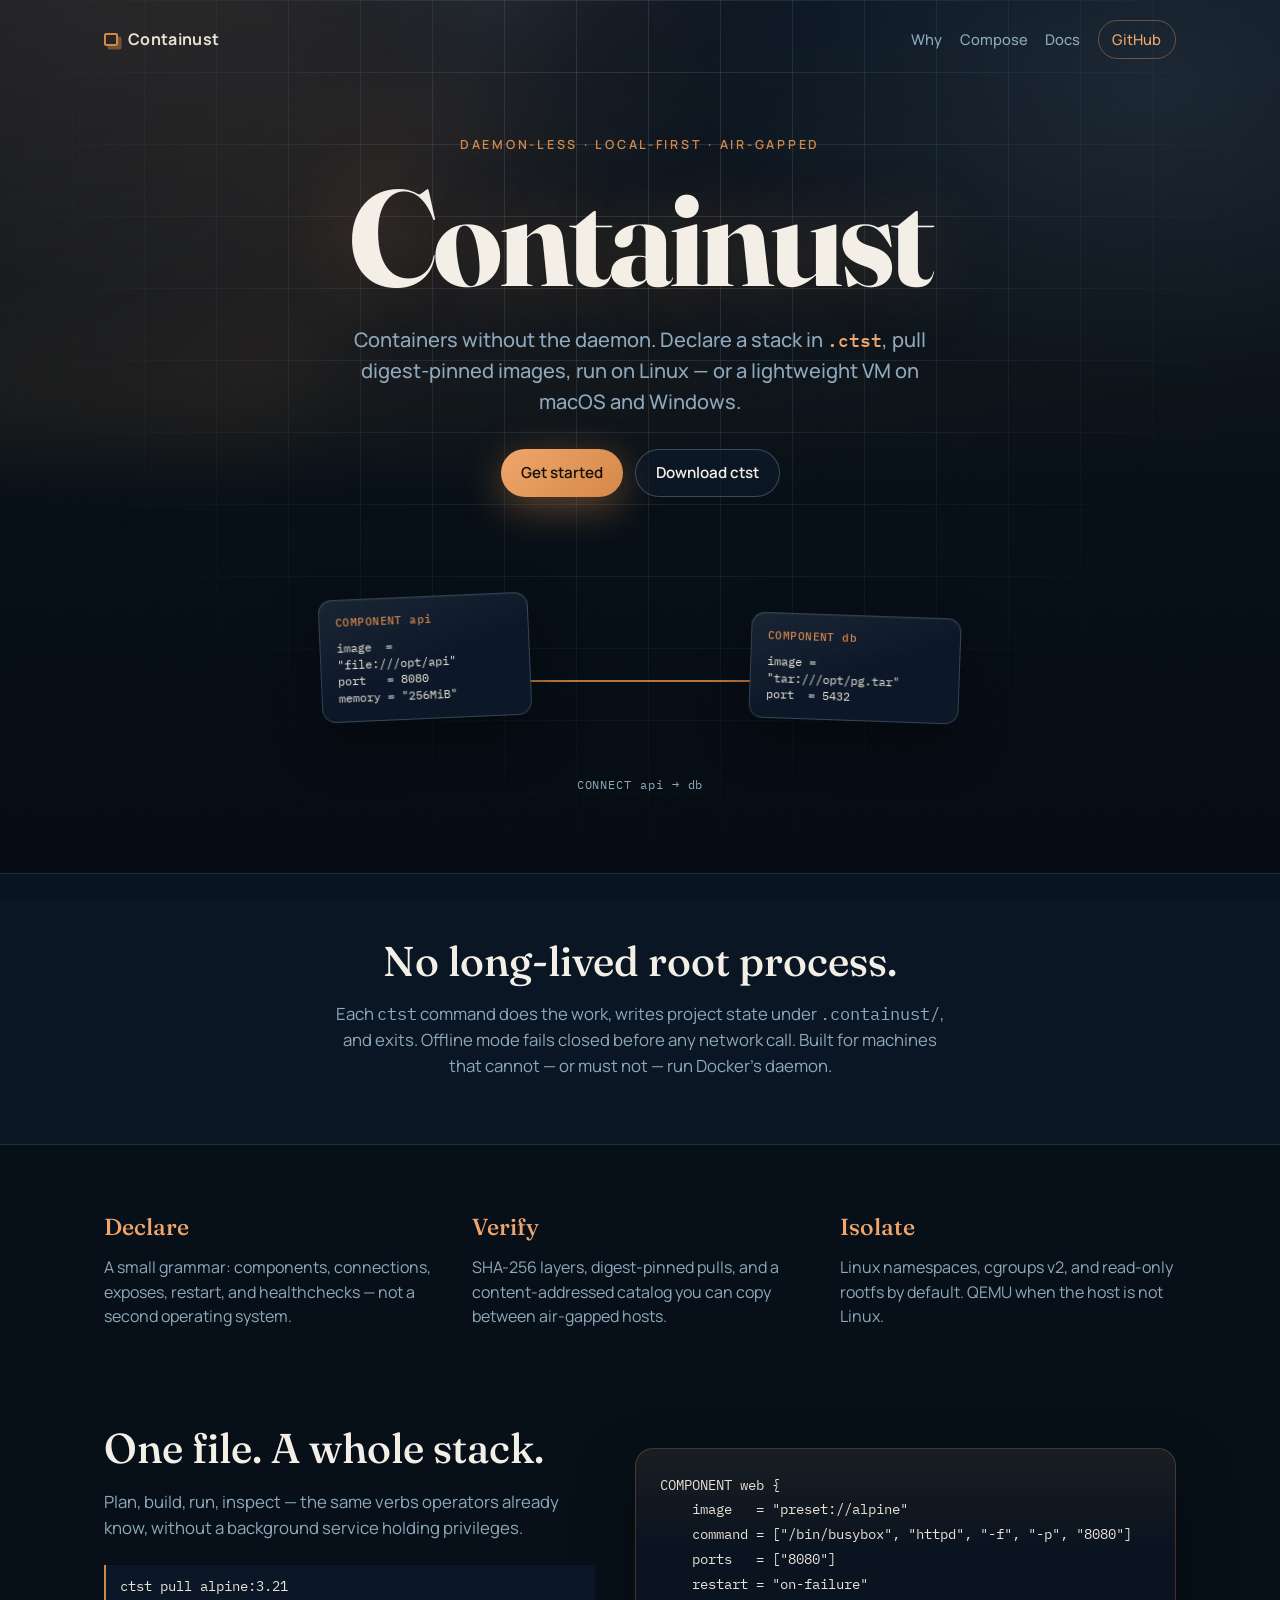
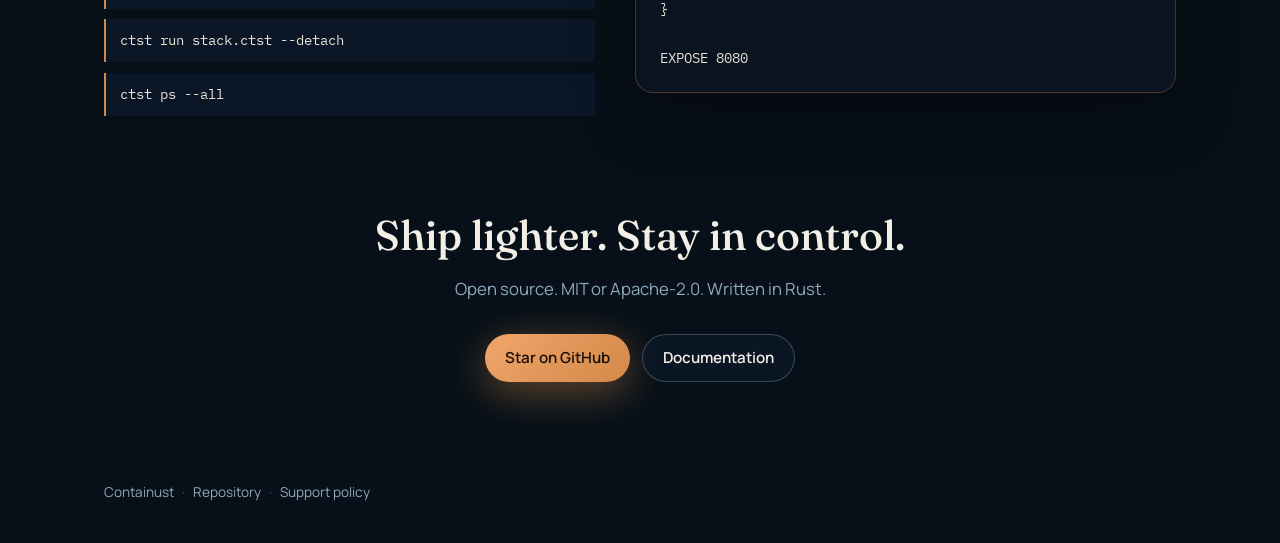
==== site/index.html @ 05b7bc93 "docs: streamline docs map, sharpen README, add landing site Curate documentation into a clearer star" ====
<!DOCTYPE html>
<html lang="en">
  <head>
    <meta charset="utf-8" />
    <meta name="viewport" content="width=device-width, initial-scale=1" />
    <title>Containust — daemon-less containers</title>
    <meta
      name="description"
      content="Containust is a daemon-less container runtime for local, sovereign, and air-gapped workflows. Compose with .ctst. Run with ctst."
    />
    <link rel="preconnect" href="https://fonts.googleapis.com" />
    <link rel="preconnect" href="https://fonts.gstatic.com" crossorigin />
    <link
      href="https://fonts.googleapis.com/css2?family=Fraunces:opsz,wght@9..144,500;9..144,700&family=IBM+Plex+Mono:wght@400;500&family=Manrope:wght@400;500;600;700&display=swap"
      rel="stylesheet"
    />
    <link rel="stylesheet" href="styles.css" />
  </head>
  <body>
    <div class="atmosphere" aria-hidden="true">
      <div class="aurora"></div>
      <div class="grain"></div>
      <div class="grid"></div>
    </div>

    <header class="top">
      <a class="mark" href="#top" aria-label="Containust home">
        <span class="mark-glyph" aria-hidden="true"></span>
        Containust
      </a>
      <nav class="nav">
        <a href="#why">Why</a>
        <a href="#compose">Compose</a>
        <a href="../docs/HowToUse.md">Docs</a>
        <a
          class="nav-cta"
          href="https://github.com/RemiPelloux/Containust"
          rel="noopener noreferrer"
          >GitHub</a
        >
      </nav>
    </header>

    <main id="top">
      <section class="hero">
        <p class="eyebrow reveal">Daemon-less · Local-first · Air-gapped</p>
        <h1 class="brand reveal">
          <span class="brand-line">Containust</span>
        </h1>
        <p class="lede reveal">
          Containers without the daemon. Declare a stack in
          <code>.ctst</code>, pull digest-pinned images, run on Linux — or a
          lightweight VM on macOS and Windows.
        </p>
        <div class="cta-row reveal">
          <a class="btn btn-primary" href="../docs/HowToUse.md">Get started</a>
          <a
            class="btn btn-ghost"
            href="https://github.com/RemiPelloux/Containust/releases/latest"
            rel="noopener noreferrer"
            >Download ctst</a
          >
        </div>

        <div class="stage reveal" aria-hidden="true">
          <svg class="wire" viewBox="0 0 640 220" fill="none">
            <path
              class="wire-path"
              d="M210 110 C 300 110, 340 110, 430 110"
              stroke="currentColor"
              stroke-width="2"
              stroke-linecap="round"
            />
            <circle class="wire-pulse" cx="210" cy="110" r="4" />
          </svg>
          <article class="node node-a">
            <header>COMPONENT api</header>
            <pre>image  = "file:///opt/api"
port   = 8080
memory = "256MiB"</pre>
          </article>
          <article class="node node-b">
            <header>COMPONENT db</header>
            <pre>image = "tar:///opt/pg.tar"
port  = 5432</pre>
          </article>
          <p class="connect-label">CONNECT api → db</p>
        </div>
      </section>

      <section class="band" id="why">
        <div class="band-inner">
          <h2>No long-lived root process.</h2>
          <p>
            Each <code>ctst</code> command does the work, writes project state
            under <code>.containust/</code>, and exits. Offline mode fails closed
            before any network call. Built for machines that cannot — or must
            not — run Docker’s daemon.
          </p>
        </div>
      </section>

      <section class="pillars">
        <article>
          <h3>Declare</h3>
          <p>
            A small grammar: components, connections, exposes, restart, and
            healthchecks — not a second operating system.
          </p>
        </article>
        <article>
          <h3>Verify</h3>
          <p>
            SHA-256 layers, digest-pinned pulls, and a content-addressed catalog
            you can copy between air-gapped hosts.
          </p>
        </article>
        <article>
          <h3>Isolate</h3>
          <p>
            Linux namespaces, cgroups v2, and read-only rootfs by default. QEMU
            when the host is not Linux.
          </p>
        </article>
      </section>

      <section class="compose" id="compose">
        <div class="compose-copy">
          <h2>One file. A whole stack.</h2>
          <p>
            Plan, build, run, inspect — the same verbs operators already know,
            without a background service holding privileges.
          </p>
          <ol class="steps">
            <li><code>ctst pull alpine:3.21</code></li>
            <li><code>ctst run stack.ctst --detach</code></li>
            <li><code>ctst ps --all</code></li>
          </ol>
        </div>
        <pre class="sheet" tabindex="0"><code>COMPONENT web {
    image   = "preset://alpine"
    command = ["/bin/busybox", "httpd", "-f", "-p", "8080"]
    ports   = ["8080"]
    restart = "on-failure"
}

EXPOSE 8080</code></pre>
      </section>

      <section class="close">
        <h2>Ship lighter. Stay in control.</h2>
        <p>Open source. MIT or Apache-2.0. Written in Rust.</p>
        <div class="cta-row">
          <a
            class="btn btn-primary"
            href="https://github.com/RemiPelloux/Containust"
            rel="noopener noreferrer"
            >Star on GitHub</a
          >
          <a class="btn btn-ghost" href="../docs/README.md">Documentation</a>
        </div>
      </section>
    </main>

    <footer class="foot">
      <span>Containust</span>
      <span class="sep" aria-hidden="true">·</span>
      <a href="../README.md">Repository</a>
      <span class="sep" aria-hidden="true">·</span>
      <a href="../docs/SUPPORT_POLICY.md">Support policy</a>
    </footer>

    <script src="main.js"></script>
  </body>
</html>
---- site/styles.css ----
:root {
  --void: #071018;
  --dock: #0e1c2e;
  --steel: #8fa8bc;
  --copper: #d4894a;
  --ember: #f0a56a;
  --paper: #f4efe6;
  --ink: #e8e2d6;
  --line: rgba(143, 168, 188, 0.18);
  --glow: rgba(212, 137, 74, 0.45);
  --font-display: "Fraunces", Georgia, serif;
  --font-body: "Manrope", system-ui, sans-serif;
  --font-mono: "IBM Plex Mono", ui-monospace, monospace;
  --max: 1120px;
  --ease: cubic-bezier(0.22, 1, 0.36, 1);
}

*,
*::before,
*::after {
  box-sizing: border-box;
}

html {
  scroll-behavior: smooth;
}

body {
  margin: 0;
  min-height: 100vh;
  color: var(--ink);
  font-family: var(--font-body);
  font-weight: 400;
  line-height: 1.55;
  background: var(--void);
  overflow-x: hidden;
}

code,
pre {
  font-family: var(--font-mono);
}

a {
  color: inherit;
  text-decoration-thickness: 1px;
  text-underline-offset: 0.18em;
}

a:hover {
  color: var(--ember);
}

.atmosphere {
  position: fixed;
  inset: 0;
  z-index: -1;
  pointer-events: none;
  background:
    radial-gradient(1200px 700px at 15% -10%, rgba(212, 137, 74, 0.16), transparent 55%),
    radial-gradient(900px 600px at 90% 10%, rgba(143, 168, 188, 0.12), transparent 50%),
    linear-gradient(180deg, #0a1522 0%, var(--void) 45%, #050b12 100%);
}

.aurora {
  position: absolute;
  inset: -20% -10% auto;
  height: 70vh;
  background:
    conic-gradient(
      from 210deg at 40% 40%,
      rgba(212, 137, 74, 0.14),
      transparent 25%,
      rgba(143, 168, 188, 0.1),
      transparent 60%,
      rgba(212, 137, 74, 0.08)
    );
  filter: blur(40px);
  animation: drift 18s var(--ease) infinite alternate;
}

.grain {
  position: absolute;
  inset: 0;
  opacity: 0.08;
  background-image: url("data:image/svg+xml,%3Csvg viewBox='0 0 200 200' xmlns='http://www.w3.org/2000/svg'%3E%3Cfilter id='n'%3E%3CfeTurbulence type='fractalNoise' baseFrequency='0.85' numOctaves='3' stitchTiles='stitch'/%3E%3C/filter%3E%3Crect width='100%25' height='100%25' filter='url(%23n)'/%3E%3C/svg%3E");
  mix-blend-mode: overlay;
}

.grid {
  position: absolute;
  inset: 0;
  background-image:
    linear-gradient(var(--line) 1px, transparent 1px),
    linear-gradient(90deg, var(--line) 1px, transparent 1px);
  background-size: 72px 72px;
  mask-image: radial-gradient(ellipse at 50% 20%, black 10%, transparent 70%);
}

@keyframes drift {
  from {
    transform: translate3d(-2%, 0, 0) rotate(-2deg) scale(1);
  }
  to {
    transform: translate3d(3%, 4%, 0) rotate(3deg) scale(1.05);
  }
}

.top {
  max-width: var(--max);
  margin: 0 auto;
  padding: 1.25rem 1.5rem;
  display: flex;
  align-items: center;
  justify-content: space-between;
  gap: 1rem;
}

.mark {
  display: inline-flex;
  align-items: center;
  gap: 0.65rem;
  font-weight: 700;
  letter-spacing: 0.02em;
  text-decoration: none;
}

.mark-glyph {
  width: 0.85rem;
  height: 0.85rem;
  border: 2px solid var(--copper);
  border-radius: 2px;
  box-shadow: 0.22rem 0.22rem 0 0 rgba(212, 137, 74, 0.45);
}

.nav {
  display: flex;
  align-items: center;
  gap: 1.1rem;
  font-size: 0.92rem;
  font-weight: 500;
  color: var(--steel);
}

.nav a {
  text-decoration: none;
}

.nav-cta {
  padding: 0.45rem 0.85rem;
  border: 1px solid rgba(212, 137, 74, 0.45);
  border-radius: 999px;
  color: var(--ember) !important;
}

.hero {
  max-width: var(--max);
  margin: 0 auto;
  padding: 3.5rem 1.5rem 4.5rem;
  text-align: center;
}

.eyebrow {
  margin: 0 0 1.25rem;
  color: var(--copper);
  font-size: 0.78rem;
  font-weight: 600;
  letter-spacing: 0.22em;
  text-transform: uppercase;
}

.brand {
  margin: 0;
  font-family: var(--font-display);
  font-weight: 700;
  font-size: clamp(4.2rem, 14vw, 8.5rem);
  line-height: 0.92;
  letter-spacing: -0.03em;
  color: var(--paper);
}

.brand-line {
  display: inline-block;
  color: var(--paper);
  text-shadow: 0 0 80px rgba(212, 137, 74, 0.28);
}

.lede {
  max-width: 38rem;
  margin: 1.5rem auto 0;
  color: var(--steel);
  font-size: clamp(1.05rem, 2.2vw, 1.25rem);
  font-weight: 500;
}

.lede code {
  color: var(--ember);
  font-size: 0.92em;
}

.cta-row {
  display: flex;
  flex-wrap: wrap;
  justify-content: center;
  gap: 0.75rem;
  margin-top: 2rem;
}

.btn {
  display: inline-flex;
  align-items: center;
  justify-content: center;
  min-height: 2.85rem;
  padding: 0.7rem 1.25rem;
  border-radius: 999px;
  font-weight: 600;
  font-size: 0.95rem;
  text-decoration: none;
  transition:
    transform 180ms var(--ease),
    background 180ms var(--ease),
    border-color 180ms var(--ease),
    box-shadow 180ms var(--ease);
}

.btn:hover {
  transform: translateY(-2px);
  color: inherit;
}

.btn-primary {
  background: linear-gradient(135deg, var(--ember), var(--copper));
  color: #1a1008;
  box-shadow: 0 10px 40px var(--glow);
}

.btn-ghost {
  border: 1px solid rgba(143, 168, 188, 0.35);
  color: var(--paper);
  background: rgba(14, 28, 46, 0.55);
  backdrop-filter: blur(8px);
}

.stage {
  position: relative;
  margin: 4rem auto 0;
  max-width: 640px;
  min-height: 240px;
  perspective: 900px;
}

.wire {
  position: absolute;
  inset: 0;
  width: 100%;
  height: 100%;
  color: var(--copper);
  opacity: 0.85;
  z-index: 1;
  pointer-events: none;
}

.wire-path {
  stroke-dasharray: 240;
  stroke-dashoffset: 240;
  animation: draw-wire 1.6s var(--ease) 0.7s forwards;
}

.wire-pulse {
  fill: var(--ember);
  opacity: 0;
  animation: pulse-move 2.8s var(--ease) 2s infinite;
}

@keyframes draw-wire {
  to {
    stroke-dashoffset: 0;
  }
}

@keyframes pulse-move {
  0% {
    opacity: 0;
    transform: translateX(0);
  }
  10% {
    opacity: 1;
  }
  90% {
    opacity: 1;
  }
  100% {
    opacity: 0;
    transform: translateX(220px);
  }
}

.node {
  position: absolute;
  width: min(42%, 210px);
  padding: 0.9rem 1rem;
  text-align: left;
  border: 1px solid rgba(143, 168, 188, 0.28);
  border-radius: 14px;
  background:
    linear-gradient(160deg, rgba(244, 239, 230, 0.06), transparent 55%),
    rgba(14, 28, 46, 0.82);
  box-shadow:
    0 20px 50px rgba(0, 0, 0, 0.35),
    inset 0 1px 0 rgba(255, 255, 255, 0.05);
  backdrop-filter: blur(10px);
  z-index: 2;
}

.node header {
  margin-bottom: 0.55rem;
  color: var(--copper);
  font-family: var(--font-mono);
  font-size: 0.68rem;
  font-weight: 500;
  letter-spacing: 0.04em;
}

.node pre {
  margin: 0;
  color: var(--ink);
  font-size: 0.72rem;
  line-height: 1.45;
  white-space: pre-wrap;
}

.node-a {
  left: 0;
  top: 2.2rem;
  transform: rotate(-2.5deg);
  animation: float-a 7s ease-in-out infinite;
}

.node-b {
  right: 0;
  top: 3.4rem;
  transform: rotate(2deg);
  animation: float-b 8s ease-in-out infinite;
}

.connect-label {
  position: absolute;
  left: 50%;
  bottom: 0.4rem;
  transform: translateX(-50%);
  margin: 0;
  color: var(--steel);
  font-family: var(--font-mono);
  font-size: 0.72rem;
  letter-spacing: 0.08em;
  z-index: 3;
}

@keyframes float-a {
  0%,
  100% {
    transform: rotate(-2.5deg) translateY(0);
  }
  50% {
    transform: rotate(-1.5deg) translateY(-8px);
  }
}

@keyframes float-b {
  0%,
  100% {
    transform: rotate(2deg) translateY(0);
  }
  50% {
    transform: rotate(3deg) translateY(-10px);
  }
}

.band {
  border-block: 1px solid var(--line);
  background: rgba(14, 28, 46, 0.55);
}

.band-inner {
  max-width: 42rem;
  margin: 0 auto;
  padding: 4rem 1.5rem;
  text-align: center;
}

.band h2,
.compose h2,
.close h2 {
  margin: 0 0 1rem;
  font-family: var(--font-display);
  font-weight: 500;
  font-size: clamp(1.8rem, 4vw, 2.6rem);
  line-height: 1.15;
  color: var(--paper);
}

.band p,
.compose-copy p,
.close p {
  margin: 0;
  color: var(--steel);
  font-size: 1.05rem;
}

.pillars {
  max-width: var(--max);
  margin: 0 auto;
  padding: 4rem 1.5rem;
  display: grid;
  grid-template-columns: repeat(3, 1fr);
  gap: 2rem;
}

.pillars h3 {
  margin: 0 0 0.65rem;
  font-family: var(--font-display);
  font-size: 1.45rem;
  font-weight: 500;
  color: var(--ember);
}

.pillars p {
  margin: 0;
  color: var(--steel);
}

.compose {
  max-width: var(--max);
  margin: 0 auto;
  padding: 2rem 1.5rem 5rem;
  display: grid;
  grid-template-columns: 1fr 1.1fr;
  gap: 2.5rem;
  align-items: center;
}

.steps {
  margin: 1.5rem 0 0;
  padding: 0;
  list-style: none;
  display: grid;
  gap: 0.65rem;
}

.steps li {
  padding: 0.7rem 0.9rem;
  border-left: 2px solid var(--copper);
  background: rgba(14, 28, 46, 0.65);
  color: var(--ink);
  font-family: var(--font-mono);
  font-size: 0.85rem;
}

.sheet {
  margin: 0;
  padding: 1.4rem 1.5rem;
  border: 1px solid rgba(212, 137, 74, 0.28);
  border-radius: 18px;
  background:
    linear-gradient(180deg, rgba(212, 137, 74, 0.08), transparent 40%),
    #0a1420;
  box-shadow: 0 24px 60px rgba(0, 0, 0, 0.4);
  overflow: auto;
}

.sheet code {
  color: var(--ink);
  font-size: 0.86rem;
  line-height: 1.55;
}

.close {
  max-width: 40rem;
  margin: 0 auto;
  padding: 1rem 1.5rem 5rem;
  text-align: center;
}

.close p {
  margin-bottom: 1.5rem;
}

.foot {
  max-width: var(--max);
  margin: 0 auto;
  padding: 1.25rem 1.5rem 2.5rem;
  display: flex;
  flex-wrap: wrap;
  gap: 0.5rem;
  align-items: center;
  color: var(--steel);
  font-size: 0.85rem;
}

.foot a {
  text-decoration: none;
}

.sep {
  opacity: 0.5;
}

.reveal {
  opacity: 0;
  transform: translateY(18px);
  animation: rise 900ms var(--ease) forwards;
}

.reveal:nth-child(1) {
  animation-delay: 0.05s;
}
.reveal:nth-child(2) {
  animation-delay: 0.18s;
}
.reveal:nth-child(3) {
  animation-delay: 0.32s;
}
.reveal:nth-child(4) {
  animation-delay: 0.46s;
}
.reveal:nth-child(5) {
  animation-delay: 0.6s;
}

@keyframes rise {
  to {
    opacity: 1;
    transform: translateY(0);
  }
}

@media (max-width: 860px) {
  .pillars,
  .compose {
    grid-template-columns: 1fr;
  }

  .nav a:not(.nav-cta) {
    display: none;
  }

  .stage {
    min-height: 280px;
  }

  .node {
    width: min(48%, 190px);
  }
}

@media (max-width: 520px) {
  .hero {
    padding-top: 2.5rem;
  }

  .stage {
    min-height: 320px;
  }

  .node-a,
  .node-b {
    position: relative;
    left: auto;
    right: auto;
    top: auto;
    width: 100%;
    margin-bottom: 0.75rem;
    transform: none;
    animation: none;
  }

  .wire,
  .connect-label {
    display: none;
  }
}

@media (prefers-reduced-motion: reduce) {
  .aurora,
  .node-a,
  .node-b,
  .wire-path,
  .wire-pulse,
  .reveal {
    animation: none !important;
  }

  .reveal {
    opacity: 1;
    transform: none;
  }

  .wire-path {
    stroke-dashoffset: 0;
  }
}

:focus-visible {
  outline: 2px solid var(--ember);
  outline-offset: 3px;
}
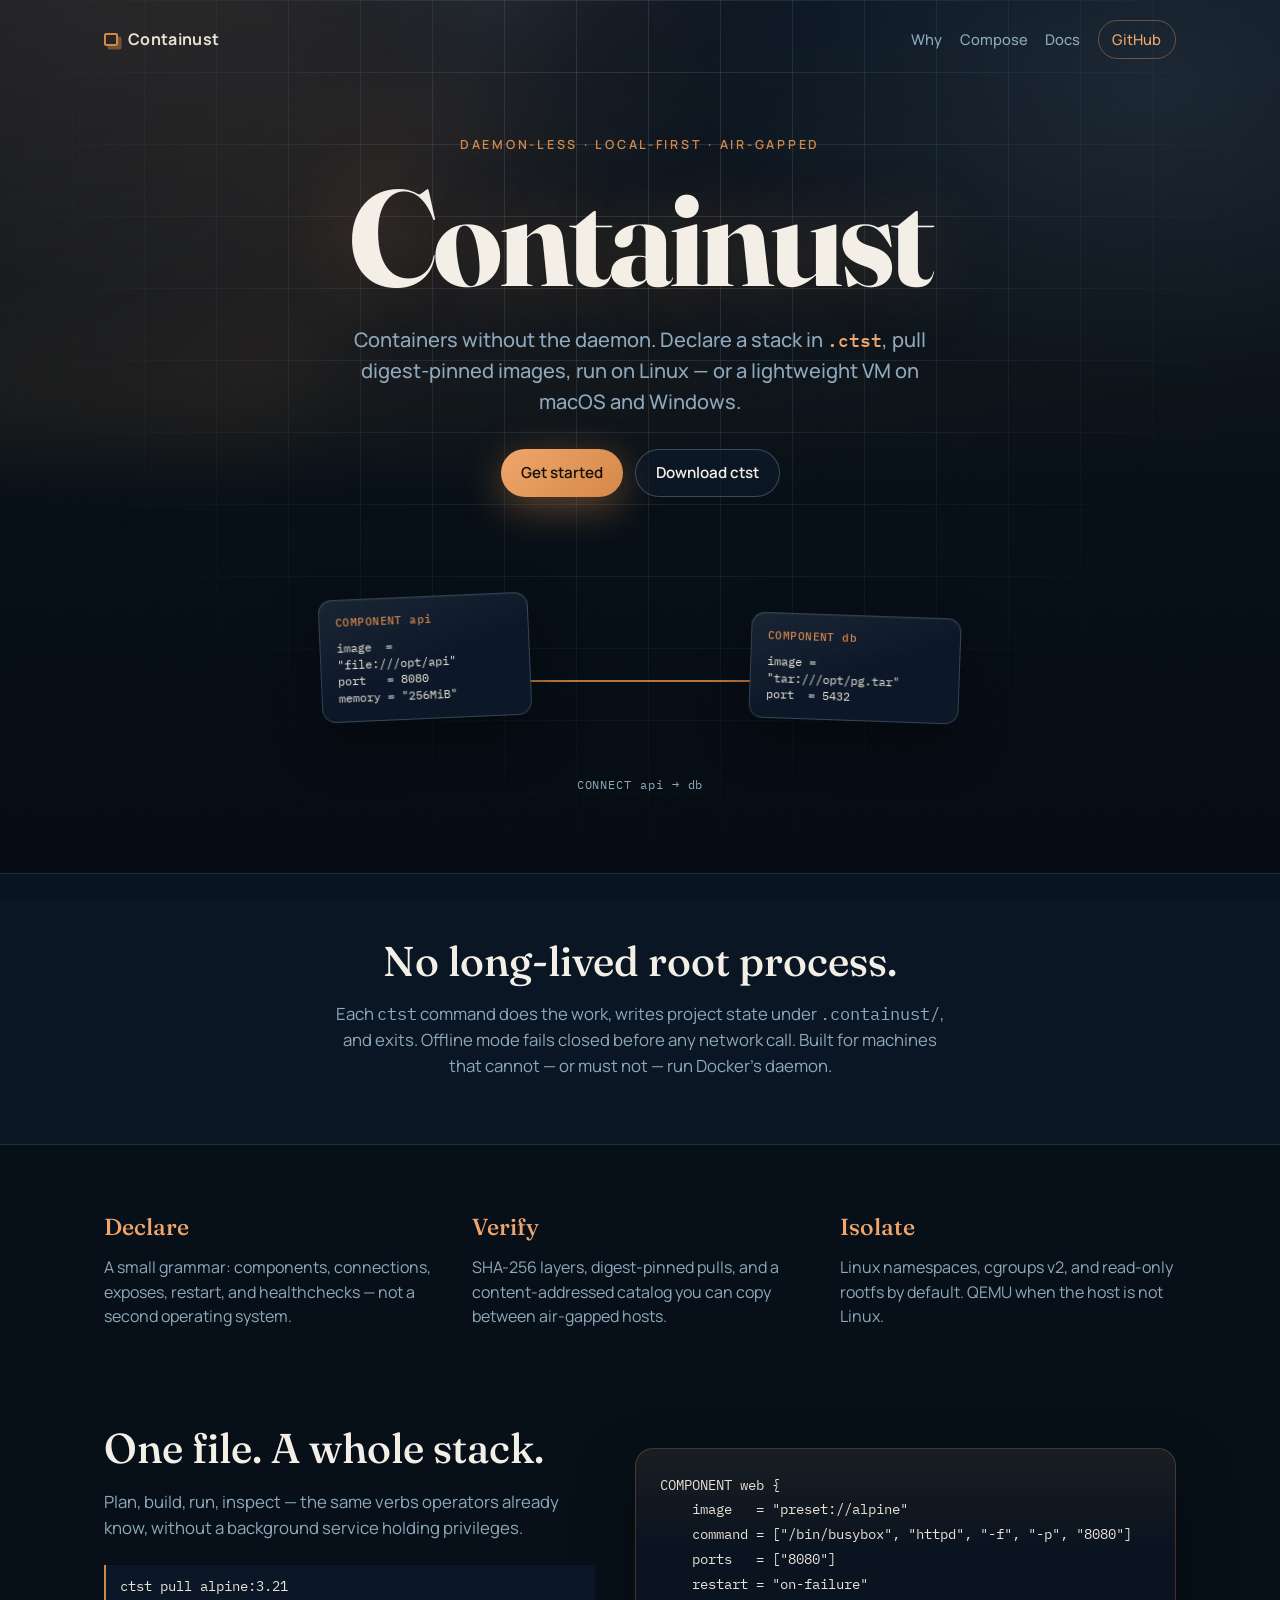
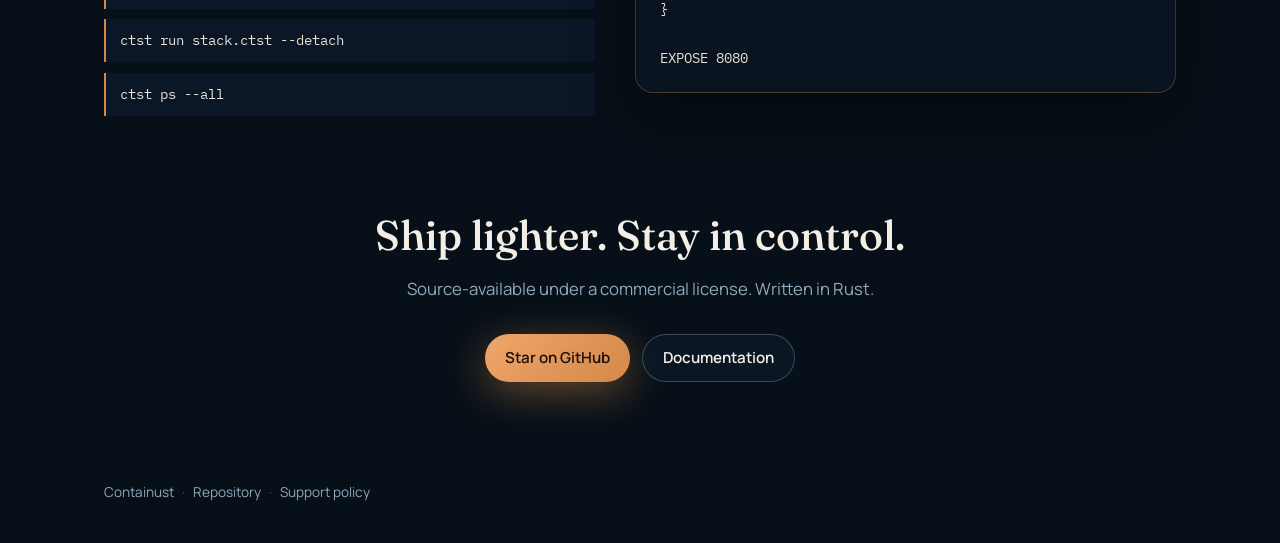
==== commit 6b7780e5: "docs: switch Containust to commercial license Replace MIT/Apache dual licensing with a proprietary s" ====
--- a/site/index.html
+++ b/site/index.html
@@ -149,7 +149,7 @@
 
       <section class="close">
         <h2>Ship lighter. Stay in control.</h2>
-        <p>Open source. MIT or Apache-2.0. Written in Rust.</p>
+        <p>Source-available under a commercial license. Written in Rust.</p>
         <div class="cta-row">
           <a
             class="btn btn-primary"
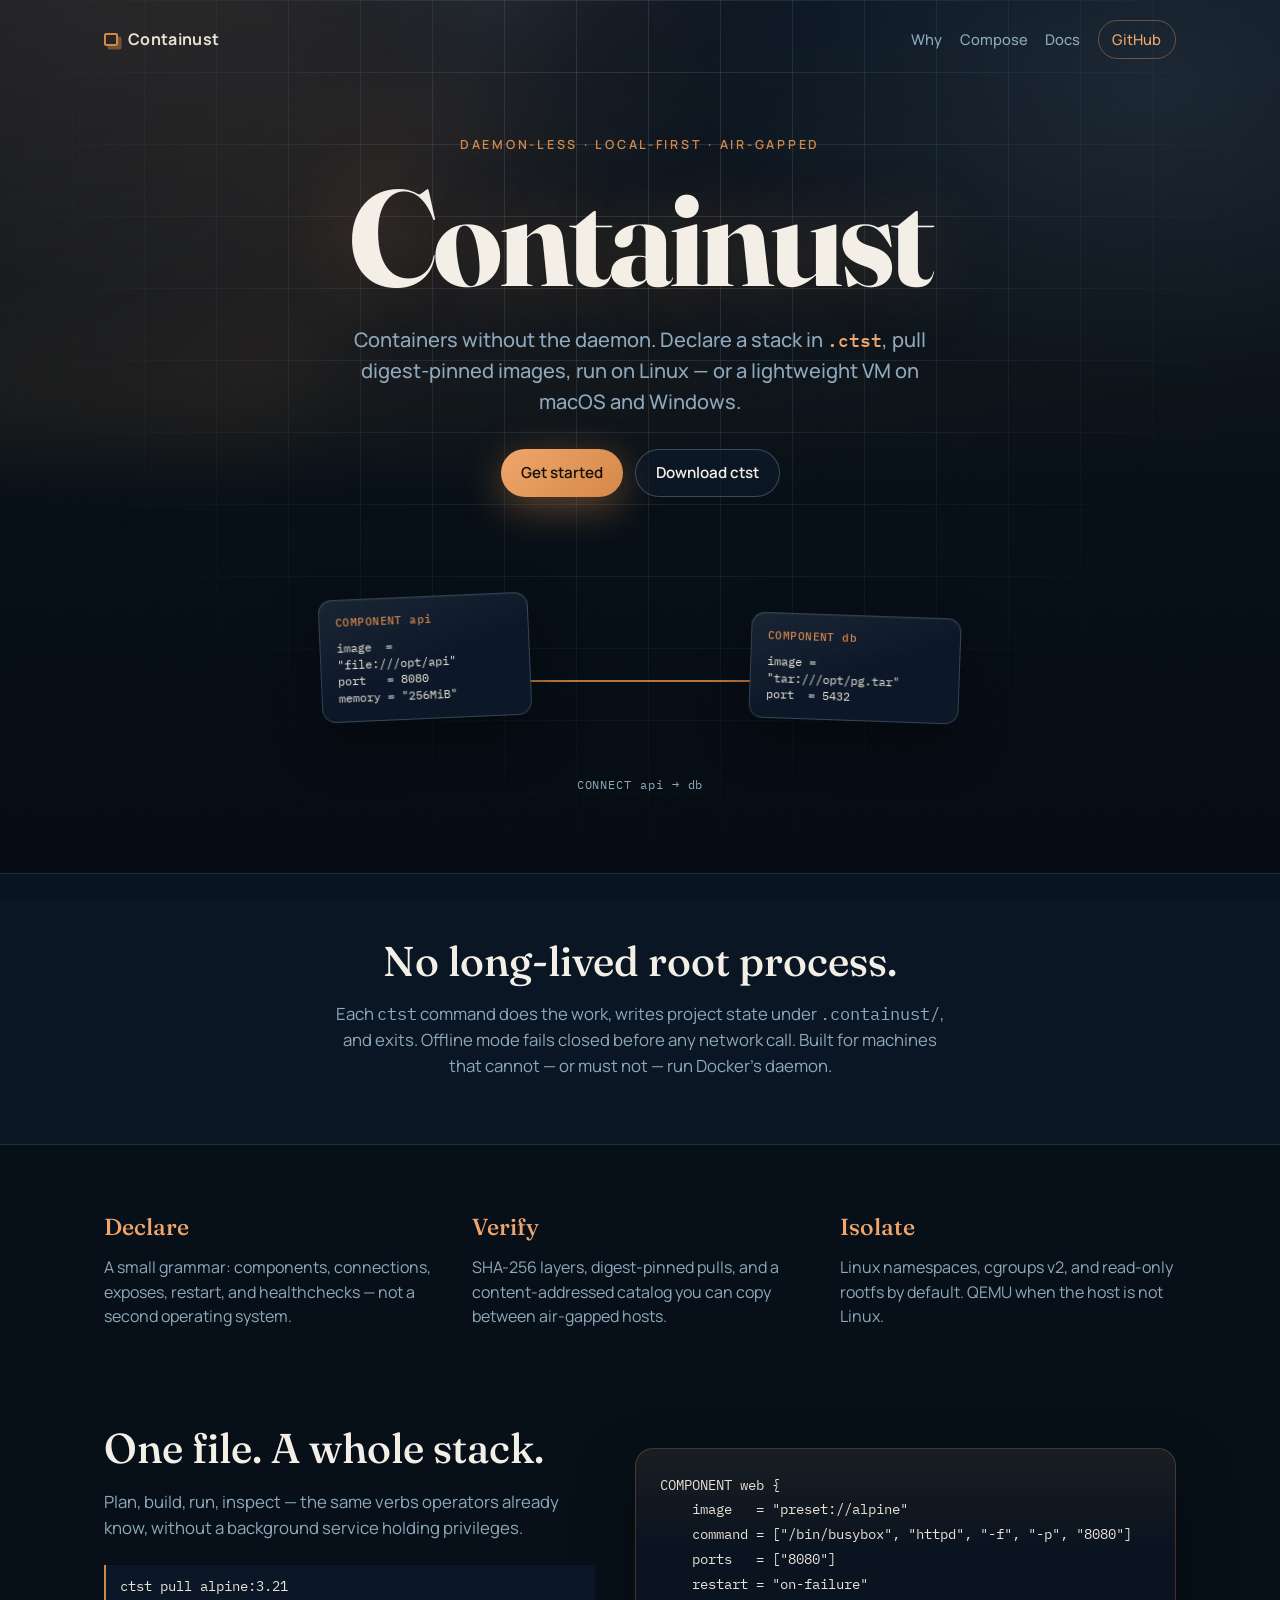
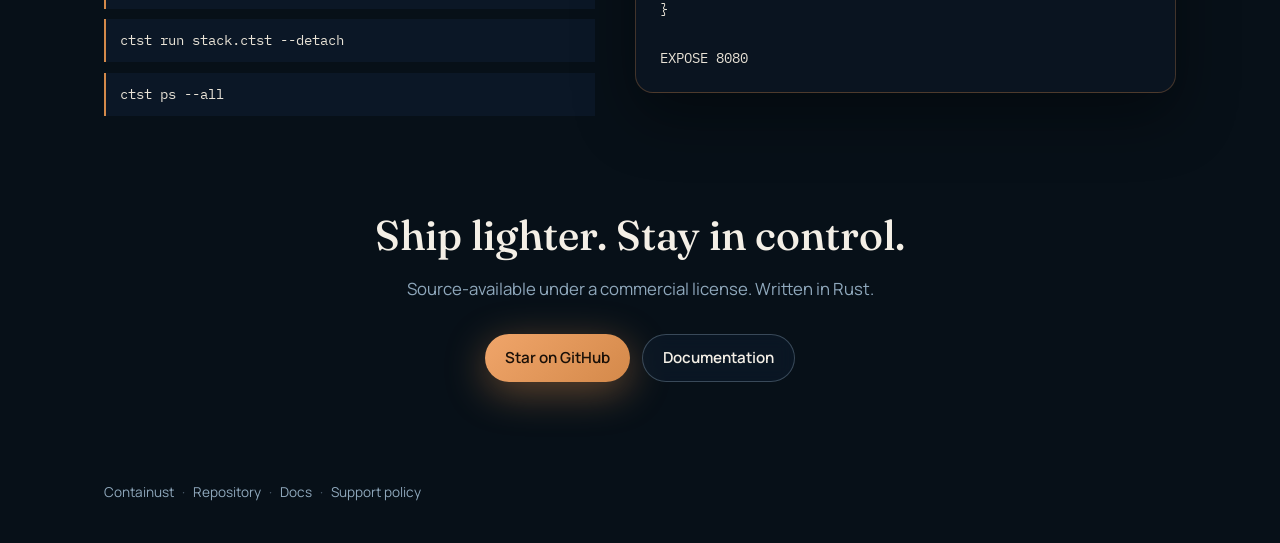
==== commit fa2c7a15: "docs: ship HTML docs site; sync README and roadmap Point landing/README at site/docs, record Sprint " ====
--- a/site/index.html
+++ b/site/index.html
@@ -31,7 +31,7 @@
       <nav class="nav">
         <a href="#why">Why</a>
         <a href="#compose">Compose</a>
-        <a href="../docs/HowToUse.md">Docs</a>
+        <a href="docs/">Docs</a>
         <a
           class="nav-cta"
           href="https://github.com/RemiPelloux/Containust"
@@ -53,7 +53,7 @@
           lightweight VM on macOS and Windows.
         </p>
         <div class="cta-row reveal">
-          <a class="btn btn-primary" href="../docs/HowToUse.md">Get started</a>
+          <a class="btn btn-primary" href="docs/">Get started</a>
           <a
             class="btn btn-ghost"
             href="https://github.com/RemiPelloux/Containust/releases/latest"
@@ -157,7 +157,7 @@
             rel="noopener noreferrer"
             >Star on GitHub</a
           >
-          <a class="btn btn-ghost" href="../docs/README.md">Documentation</a>
+          <a class="btn btn-ghost" href="docs/">Documentation</a>
         </div>
       </section>
     </main>
@@ -167,6 +167,8 @@
       <span class="sep" aria-hidden="true">·</span>
       <a href="../README.md">Repository</a>
       <span class="sep" aria-hidden="true">·</span>
+      <a href="docs/">Docs</a>
+      <span class="sep" aria-hidden="true">·</span>
       <a href="../docs/SUPPORT_POLICY.md">Support policy</a>
     </footer>
 
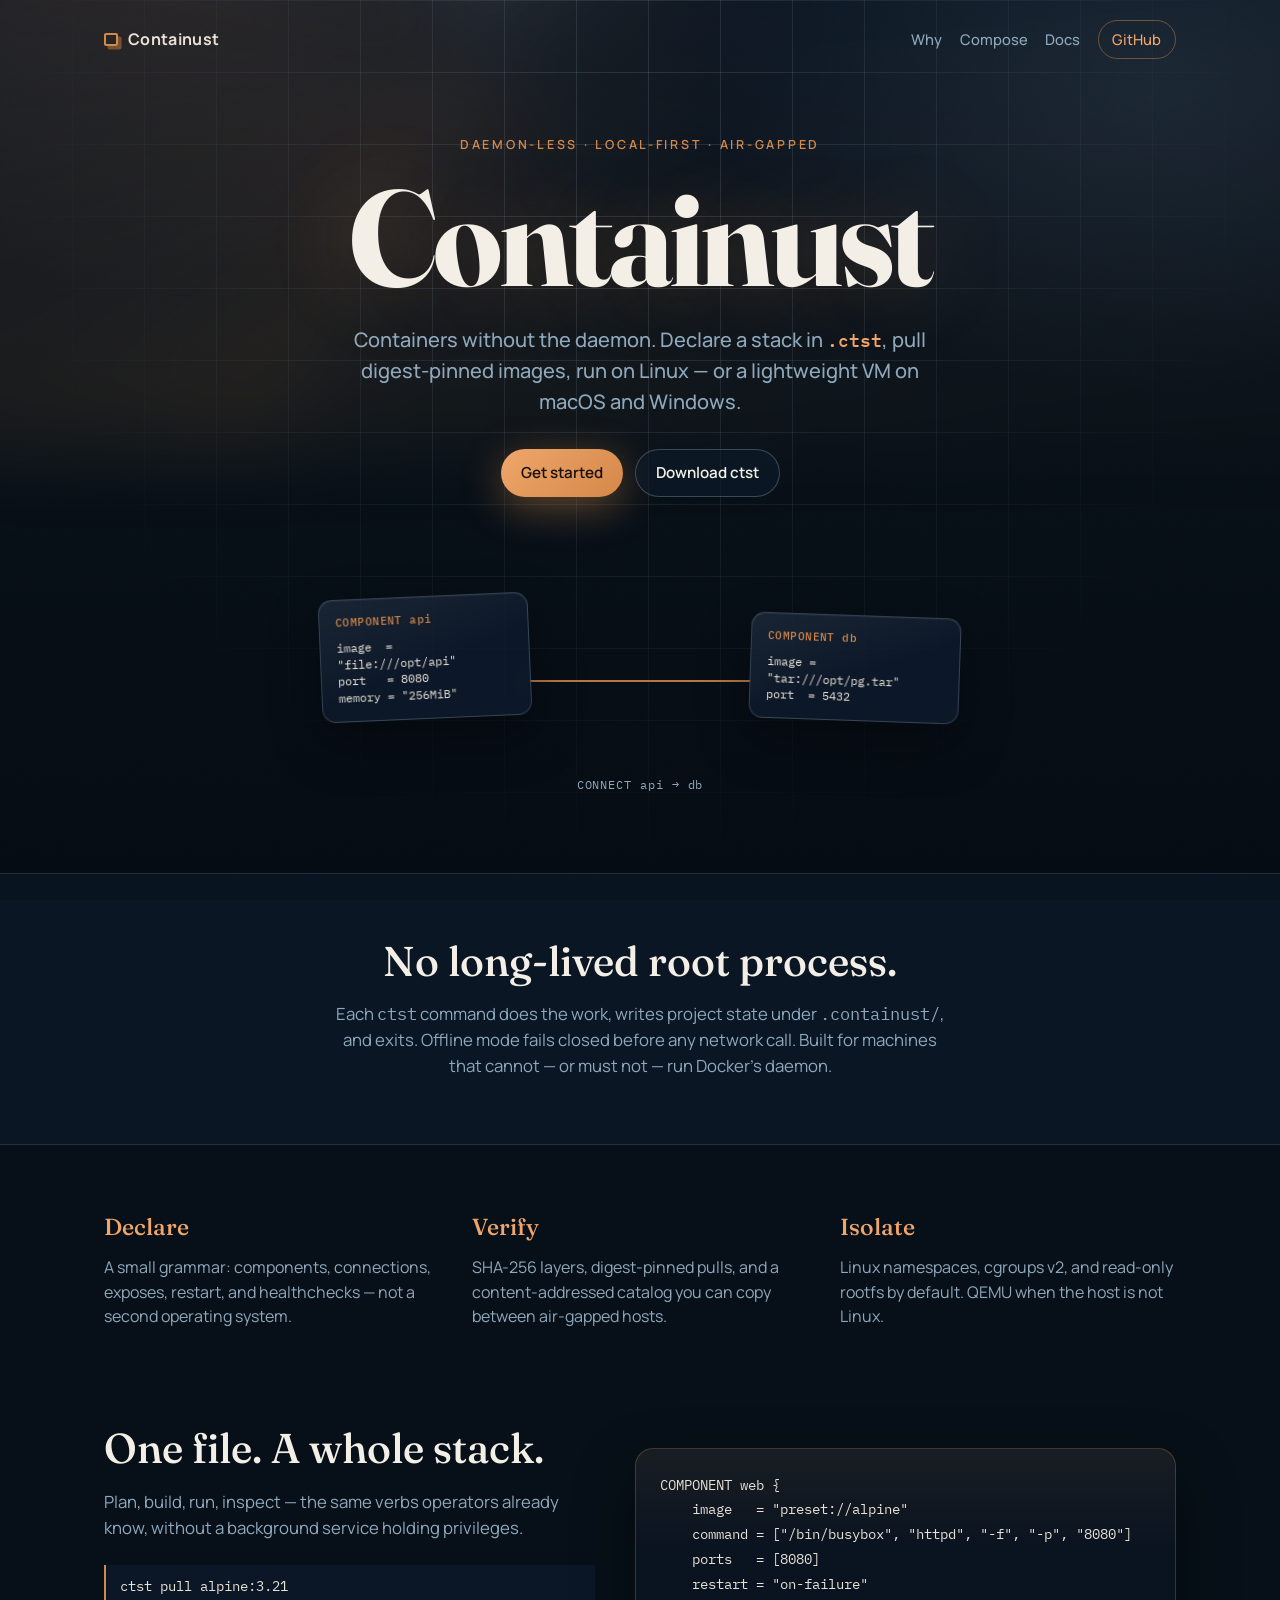
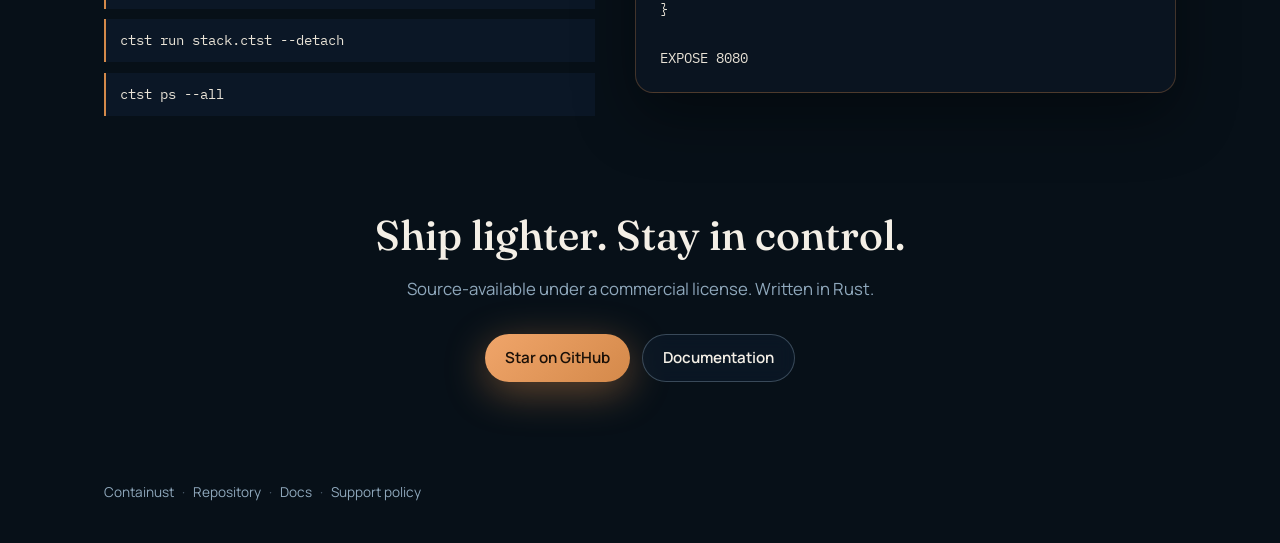
==== commit a58d58a2: "fix: CONNECT reachability, connection strings, exit codes; docs match runtime - `ctst plan`/`run` wa" ====
--- a/site/index.html
+++ b/site/index.html
@@ -140,7 +140,7 @@
         <pre class="sheet" tabindex="0"><code>COMPONENT web {
     image   = "preset://alpine"
     command = ["/bin/busybox", "httpd", "-f", "-p", "8080"]
-    ports   = ["8080"]
+    ports   = [8080]
     restart = "on-failure"
 }
 
